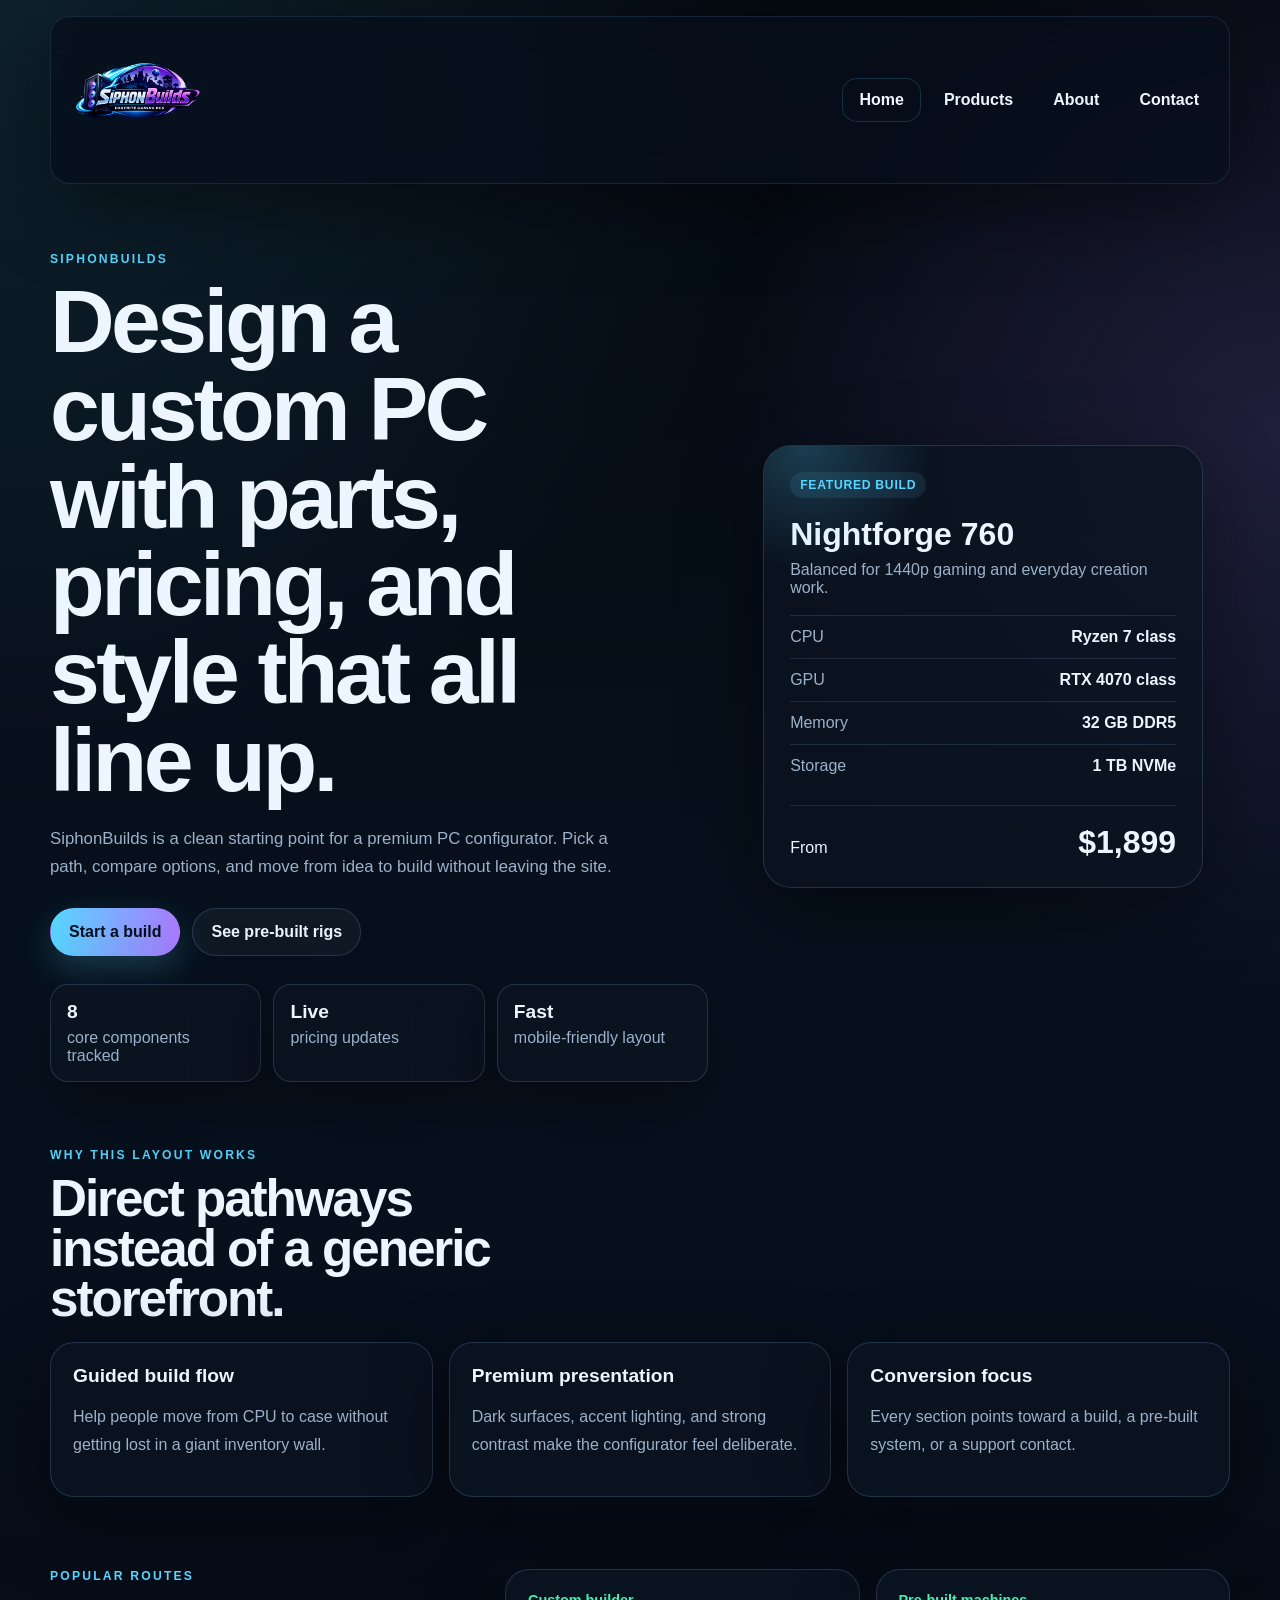
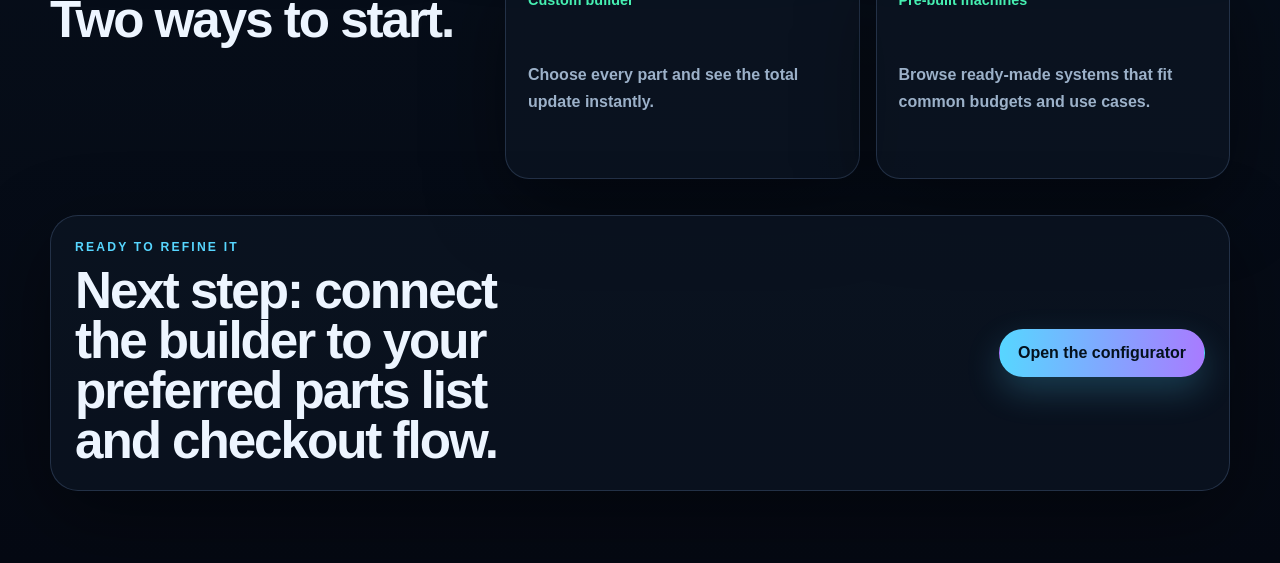
==== index.html @ 523b1368 "Rename html/index.html to index.html" ====
<!DOCTYPE html>
<html lang="en">
<head>
    <meta charset="UTF-8">
    <meta name="viewport" content="width=device-width, initial-scale=1.0">
    <link rel="stylesheet" href="../css/stylesheet.css">
    <link rel="icon" type="image/png" href="../websiteimages/faicon.png">
    <script src="../js/script.js" defer></script>
    <title>SiphonBuilds | Custom PC Configurator</title>
</head>
<body>
<header class="site-header">
  <nav class="topnav" id="myTopnav" aria-label="Primary">
    <a href="javascript:void(0);" class="icon" onclick="myFunction()" aria-label="Toggle navigation">☰</a>
    <a href="index.html" class="brand" aria-label="SiphonBuilds home">
      <img src="../websiteimages/logo.png" alt="SiphonBuilds logo">
    </a>
    <a href="index.html" class="active">Home</a>
    <div class="dropdown">
      <button class="dropbtn" type="button">Products</button>
      <div class="dropdown-content">
        <a href="prebuilts.html">Pre-Built PCs</a>
        <a href="buildyourown.html">Build Your Own PC</a>
      </div>
    </div>
    <a href="about.html">About</a>
    <a href="contact.html">Contact</a>
  </nav>
</header>

<main>
  <section class="hero" id="home">
    <div class="hero-copy">
      <p class="eyebrow">SiphonBuilds</p>
      <h1>Design a custom PC with parts, pricing, and style that all line up.</h1>
      <p class="lede">SiphonBuilds is a clean starting point for a premium PC configurator. Pick a path, compare options, and move from idea to build without leaving the site.</p>
      <div class="hero-actions">
        <a class="button button-primary" href="buildyourown.html">Start a build</a>
        <a class="button button-secondary" href="prebuilts.html">See pre-built rigs</a>
      </div>
      <div class="hero-stats">
        <div><strong>8</strong><span>core components tracked</span></div>
        <div><strong>Live</strong><span>pricing updates</span></div>
        <div><strong>Fast</strong><span>mobile-friendly layout</span></div>
      </div>
    </div>
    <div class="hero-panel">
      <div class="build-card">
        <span class="build-card-label">Featured build</span>
        <h2>Nightforge 760</h2>
        <p>Balanced for 1440p gaming and everyday creation work.</p>
        <div class="spec-row"><span>CPU</span><strong>Ryzen 7 class</strong></div>
        <div class="spec-row"><span>GPU</span><strong>RTX 4070 class</strong></div>
        <div class="spec-row"><span>Memory</span><strong>32 GB DDR5</strong></div>
        <div class="spec-row"><span>Storage</span><strong>1 TB NVMe</strong></div>
        <div class="build-card-price">
          <span>From</span>
          <strong>$1,899</strong>
        </div>
      </div>
    </div>
  </section>

  <section class="section" id="about">
    <div class="section-heading">
      <p class="eyebrow">Why this layout works</p>
      <h2>Direct pathways instead of a generic storefront.</h2>
    </div>
    <div class="feature-grid">
      <article class="feature-card">
        <h3>Guided build flow</h3>
        <p>Help people move from CPU to case without getting lost in a giant inventory wall.</p>
      </article>
      <article class="feature-card">
        <h3>Premium presentation</h3>
        <p>Dark surfaces, accent lighting, and strong contrast make the configurator feel deliberate.</p>
      </article>
      <article class="feature-card">
        <h3>Conversion focus</h3>
        <p>Every section points toward a build, a pre-built system, or a support contact.</p>
      </article>
    </div>
  </section>

  <section class="section split-section">
    <div>
      <p class="eyebrow">Popular routes</p>
      <h2>Two ways to start.</h2>
    </div>
    <div class="route-grid">
      <a class="route-card" href="buildyourown.html">
        <span>Custom builder</span>
        <strong>Choose every part and see the total update instantly.</strong>
      </a>
      <a class="route-card" href="prebuilts.html">
        <span>Pre-built machines</span>
        <strong>Browse ready-made systems that fit common budgets and use cases.</strong>
      </a>
    </div>
  </section>

  <section class="section contact-band" id="contact">
    <div>
      <p class="eyebrow">Ready to refine it</p>
      <h2>Next step: connect the builder to your preferred parts list and checkout flow.</h2>
    </div>
    <a class="button button-primary" href="buildyourown.html">Open the configurator</a>
  </section>
</main>

</body>
</html>
---- css/stylesheet.css ----
:root {
  --bg: #07111e;
  --bg-soft: #0b1627;
  --panel: rgba(12, 20, 34, 0.82);
  --panel-strong: #0f1d33;
  --line: rgba(153, 194, 255, 0.18);
  --text: #edf5ff;
  --muted: #9cb1c9;
  --accent: #57d6ff;
  --accent-2: #a87bff;
  --accent-3: #46f0b2;
  --shadow: 0 24px 80px rgba(0, 0, 0, 0.42);
}

* {
  box-sizing: border-box;
}

html {
  scroll-behavior: smooth;
}

body {
  margin: 0;
  color: var(--text);
  font-family: "Segoe UI", "Trebuchet MS", sans-serif;
  background:
    radial-gradient(circle at top left, rgba(87, 214, 255, 0.12), transparent 32%),
    radial-gradient(circle at right 20%, rgba(168, 123, 255, 0.16), transparent 26%),
    linear-gradient(180deg, #040910 0%, var(--bg) 48%, #050913 100%);
}

a {
  color: inherit;
}

img {
  max-width: 100%;
  display: block;
}

main {
  width: min(1180px, calc(100% - 32px));
  margin: 0 auto;
  padding: 28px 0 72px;
}

.site-header {
  position: sticky;
  top: 0;
  z-index: 50;
  backdrop-filter: blur(20px);
}

.topnav {
  width: min(1180px, calc(100% - 32px));
  margin: 16px auto 0;
  display: flex;
  align-items: center;
  gap: 8px;
  padding: 10px 14px;
  background: rgba(7, 15, 27, 0.78);
  border: 1px solid rgba(153, 194, 255, 0.12);
  border-radius: 20px;
  box-shadow: var(--shadow);
}

.topnav a,
.topnav .dropbtn {
  appearance: none;
  border: 0;
  background: transparent;
  color: var(--text);
  text-decoration: none;
  font: inherit;
  font-weight: 600;
  padding: 12px 16px;
  border-radius: 14px;
  transition: transform 0.2s ease, background-color 0.2s ease, box-shadow 0.2s ease;
}

.topnav a:hover,
.topnav .dropbtn:hover,
.topnav a:focus-visible,
.topnav .dropbtn:focus-visible {
  background: rgba(87, 214, 255, 0.12);
  box-shadow: 0 0 0 1px rgba(87, 214, 255, 0.18);
  transform: translateY(-1px);
}

.topnav .brand {
  margin-right: auto;
  padding: 0;
  background: transparent;
}

.topnav .brand img {
  width: 146px;
  height: auto;
}

.topnav .icon {
  display: none;
  margin-left: auto;
  font-size: 1.2rem;
}

.dropdown {
  position: relative;
}

.dropdown-content {
  display: none;
  position: absolute;
  top: calc(100% + 8px);
  left: 0;
  min-width: 220px;
  padding: 8px;
  background: rgba(10, 19, 34, 0.98);
  border: 1px solid rgba(153, 194, 255, 0.14);
  border-radius: 16px;
  box-shadow: var(--shadow);
}

.dropdown:hover .dropdown-content,
.dropdown:focus-within .dropdown-content {
  display: block;
}

.dropdown-content a {
  display: block;
  padding: 12px 14px;
  border-radius: 12px;
  color: var(--muted);
}

.dropdown-content a:hover,
.dropdown-content a:focus-visible {
  color: var(--text);
  background: rgba(87, 214, 255, 0.1);
}

.active {
  background: linear-gradient(90deg, rgba(87, 214, 255, 0.22), rgba(168, 123, 255, 0.22));
  box-shadow: 0 0 0 1px rgba(87, 214, 255, 0.18);
}

.hero,
.split-section,
.contact-band,
.builder-hero,
.builder-layout,
.catalog-grid,
.page-intro {
  animation: fade-up 0.8s ease both;
}

.hero {
  display: grid;
  grid-template-columns: 1.2fr 0.9fr;
  gap: 28px;
  align-items: center;
  padding: 40px 0 30px;
}

.eyebrow {
  margin: 0 0 12px;
  color: var(--accent);
  text-transform: uppercase;
  letter-spacing: 0.18em;
  font-size: 0.76rem;
  font-weight: 700;
}

.hero h1,
.section-heading h2,
.split-section h2,
.contact-band h2,
.builder-hero h1,
.page-intro h1 {
  margin: 0;
  font-family: "Bahnschrift", "Segoe UI", sans-serif;
  line-height: 0.98;
  letter-spacing: -0.04em;
}

.hero h1,
.builder-hero h1,
.page-intro h1 {
  font-size: clamp(2.8rem, 7vw, 5.6rem);
  max-width: 12ch;
}

.lede,
.page-intro p,
.feature-card p,
.route-card strong,
.catalog-card p,
.builder-note,
.summary-text,
.section-copy {
  color: var(--muted);
  line-height: 1.7;
}

.lede {
  max-width: 62ch;
  font-size: 1.05rem;
  margin: 20px 0 0;
}

.hero-actions {
  display: flex;
  flex-wrap: wrap;
  gap: 12px;
  margin-top: 26px;
}

.button {
  display: inline-flex;
  align-items: center;
  justify-content: center;
  min-height: 48px;
  padding: 0 18px;
  border-radius: 999px;
  text-decoration: none;
  font-weight: 700;
  border: 1px solid transparent;
  transition: transform 0.2s ease, box-shadow 0.2s ease, border-color 0.2s ease;
}

.button:hover,
.button:focus-visible {
  transform: translateY(-1px);
}

.button-primary {
  background: linear-gradient(90deg, var(--accent), var(--accent-2));
  color: #04111d;
  box-shadow: 0 14px 34px rgba(87, 214, 255, 0.22);
}

.button-secondary {
  border-color: rgba(153, 194, 255, 0.18);
  background: rgba(255, 255, 255, 0.04);
}

.hero-stats {
  display: grid;
  grid-template-columns: repeat(3, minmax(0, 1fr));
  gap: 12px;
  margin-top: 28px;
}

.hero-stats div,
.build-card,
.feature-card,
.route-card,
.catalog-card,
.builder-panel,
.summary-panel,
.component-field,
.contact-band,
.info-strip {
  background: var(--panel);
  border: 1px solid var(--line);
  box-shadow: var(--shadow);
}

.hero-stats div {
  padding: 16px;
  border-radius: 18px;
}

.hero-stats strong {
  display: block;
  font-size: 1.2rem;
}

.hero-stats span {
  display: block;
  margin-top: 6px;
  color: var(--muted);
}

.hero-panel {
  display: flex;
  justify-content: center;
}

.build-card {
  position: relative;
  width: min(100%, 440px);
  padding: 26px;
  border-radius: 28px;
  overflow: hidden;
}

.build-card::before {
  content: "";
  position: absolute;
  inset: -30% auto auto -20%;
  width: 260px;
  height: 260px;
  background: radial-gradient(circle, rgba(87, 214, 255, 0.22), transparent 68%);
}

.build-card-label,
.catalog-card .badge,
.build-summary .badge,
.tag {
  display: inline-flex;
  align-items: center;
  padding: 6px 10px;
  border-radius: 999px;
  background: rgba(87, 214, 255, 0.1);
  color: var(--accent);
  font-size: 0.76rem;
  font-weight: 700;
  letter-spacing: 0.06em;
  text-transform: uppercase;
}

.build-card h2,
.catalog-card h3,
.feature-card h3,
.route-card strong,
.summary-title,
.section-heading h2,
.split-section h2,
.contact-band h2 {
  font-family: "Bahnschrift", "Segoe UI", sans-serif;
}

.build-card h2 {
  margin: 18px 0 8px;
  font-size: 2rem;
}

.build-card p {
  margin: 0 0 18px;
  color: var(--muted);
}

.spec-row,
.summary-row,
.info-row {
  display: flex;
  justify-content: space-between;
  gap: 16px;
  padding: 12px 0;
  border-top: 1px solid rgba(153, 194, 255, 0.14);
}

.spec-row span,
.summary-row span,
.info-row span {
  color: var(--muted);
}

.build-card-price {
  display: flex;
  justify-content: space-between;
  align-items: baseline;
  margin-top: 18px;
  padding-top: 18px;
  border-top: 1px solid rgba(153, 194, 255, 0.14);
}

.build-card-price strong {
  font-size: 2rem;
}

.section,
.builder-section,
.catalog-section {
  padding: 36px 0;
}

.section-heading,
.page-intro,
.builder-hero {
  margin-bottom: 18px;
}

.section-heading h2,
.split-section h2,
.contact-band h2 {
  font-size: clamp(2rem, 4vw, 3.2rem);
  max-width: 16ch;
}

.feature-grid,
.route-grid,
.catalog-grid,
.builder-layout {
  display: grid;
  gap: 16px;
}

.feature-grid {
  grid-template-columns: repeat(3, minmax(0, 1fr));
}

.feature-card,
.route-card,
.catalog-card {
  padding: 22px;
  border-radius: 24px;
}

.feature-card h3,
.catalog-card h3 {
  margin: 0 0 10px;
  font-size: 1.2rem;
}

.split-section {
  display: grid;
  grid-template-columns: 0.75fr 1.25fr;
  gap: 20px;
  align-items: start;
}

.route-grid,
.catalog-grid {
  grid-template-columns: repeat(2, minmax(0, 1fr));
}

.route-card {
  display: grid;
  gap: 12px;
  text-decoration: none;
  min-height: 210px;
}

.route-card span,
.catalog-card .price-note {
  color: var(--accent-3);
  font-size: 0.9rem;
  font-weight: 700;
}

.contact-band,
.builder-hero,
.page-intro,
.info-strip {
  padding: 24px;
  border-radius: 28px;
}

.contact-band {
  display: flex;
  align-items: center;
  justify-content: space-between;
  gap: 20px;
}

.builder-hero {
  background: linear-gradient(135deg, rgba(87, 214, 255, 0.11), rgba(168, 123, 255, 0.12));
  border: 1px solid rgba(153, 194, 255, 0.16);
}

.builder-layout {
  grid-template-columns: 1.2fr 0.8fr;
  align-items: start;
}

.builder-panel,
.summary-panel {
  border-radius: 28px;
  padding: 24px;
}

.builder-panel {
  display: grid;
  gap: 16px;
}

.component-field {
  display: grid;
  gap: 10px;
  padding: 18px;
  border-radius: 20px;
}

.component-head {
  display: flex;
  align-items: center;
  gap: 12px;
}

.component-image,
.catalog-image {
  width: 92px;
  height: 62px;
  object-fit: cover;
  border-radius: 16px;
  border: 1px solid rgba(153, 194, 255, 0.16);
  background: rgba(7, 15, 27, 0.9);
}

.catalog-image {
  width: 100%;
  height: 140px;
}

.fps-panel {
  display: grid;
  gap: 8px;
  padding: 18px;
  border-radius: 20px;
  border: 1px solid rgba(87, 214, 255, 0.18);
  background: rgba(87, 214, 255, 0.08);
}

.fps-panel strong {
  font-family: "Bahnschrift", "Segoe UI", sans-serif;
  font-size: clamp(2rem, 5vw, 3rem);
}

.fps-panel p,
.fps-chip {
  margin: 0;
  color: var(--muted);
}

.component-field label,
.summary-panel h2,
.summary-panel h3,
.catalog-card h3,
.builder-panel h2 {
  margin: 0;
}

.component-field label {
  font-weight: 700;
}

.component-field select,
.component-field input[type="text"] {
  width: 100%;
  min-height: 48px;
  padding: 0 14px;
  border-radius: 14px;
  border: 1px solid rgba(153, 194, 255, 0.16);
  background: rgba(7, 15, 27, 0.9);
  color: var(--text);
  font: inherit;
}

.addons {
  display: grid;
  gap: 10px;
}

.addon-item {
  display: flex;
  justify-content: space-between;
  align-items: center;
  gap: 12px;
  padding: 14px 16px;
  border-radius: 16px;
  background: rgba(255, 255, 255, 0.03);
}

.summary-panel {
  position: sticky;
  top: 108px;
  display: grid;
  gap: 16px;
}

.summary-title {
  font-size: 1.6rem;
  margin: 0;
}

.price-total {
  font-size: clamp(2.2rem, 5vw, 3.4rem);
  font-family: "Bahnschrift", "Segoe UI", sans-serif;
}

.budget-meter {
  height: 12px;
  border-radius: 999px;
  background: rgba(255, 255, 255, 0.08);
  overflow: hidden;
}

.budget-meter span {
  display: block;
  height: 100%;
  width: 40%;
  border-radius: inherit;
  background: linear-gradient(90deg, var(--accent), var(--accent-2));
}

.summary-text {
  margin: 0;
}

.summary-list,
.catalog-card ul {
  margin: 0;
  padding: 0;
  list-style: none;
  display: grid;
  gap: 10px;
}

.summary-list li,
.catalog-card li {
  display: flex;
  justify-content: space-between;
  gap: 12px;
  color: var(--muted);
}

.summary-list strong,
.catalog-card strong {
  color: var(--text);
}

.info-strip {
  display: flex;
  justify-content: space-between;
  gap: 16px;
  align-items: center;
}

.catalog-card {
  display: grid;
  gap: 16px;
}

.fps-chip {
  display: inline-flex;
  align-items: center;
  width: fit-content;
  padding: 8px 12px;
  border-radius: 999px;
  border: 1px solid rgba(87, 214, 255, 0.16);
  background: rgba(87, 214, 255, 0.08);
}

.catalog-card .price {
  font-size: 1.9rem;
  font-family: "Bahnschrift", "Segoe UI", sans-serif;
}

.catalog-card .action-row {
  display: flex;
  flex-wrap: wrap;
  gap: 10px;
}

.footer {
  width: min(1180px, calc(100% - 32px));
  margin: 0 auto 28px;
  padding: 22px 0 0;
  color: var(--muted);
}

@keyframes fade-up {
  from {
    opacity: 0;
    transform: translateY(18px);
  }
  to {
    opacity: 1;
    transform: translateY(0);
  }
}

@media (max-width: 960px) {
  .hero,
  .builder-layout,
  .split-section,
  .feature-grid,
  .route-grid,
  .catalog-grid {
    grid-template-columns: 1fr;
  }

  .contact-band,
  .info-strip {
    flex-direction: column;
    align-items: flex-start;
  }

  .summary-panel {
    position: static;
  }
}

@media (max-width: 720px) {
  .topnav {
    flex-wrap: wrap;
  }

  .topnav .brand {
    margin-right: 0;
    order: 1;
  }

  .topnav .icon {
    display: inline-flex;
    margin-left: auto;
    order: 2;
  }

  .topnav > a:not(.brand):not(.icon),
  .topnav .dropdown {
    display: none;
    width: 100%;
  }

  .topnav.responsive > a:not(.brand):not(.icon),
  .topnav.responsive .dropdown {
    display: block;
    width: 100%;
  }

  .topnav.responsive .dropdown-content {
    position: static;
    min-width: 0;
  }

  .hero-stats {
    grid-template-columns: 1fr;
  }

  main {
    width: min(100% - 20px, 1180px);
  }

  .topnav {
    width: min(100% - 20px, 1180px);
  }

  .footer {
    width: min(100% - 20px, 1180px);
  }
}
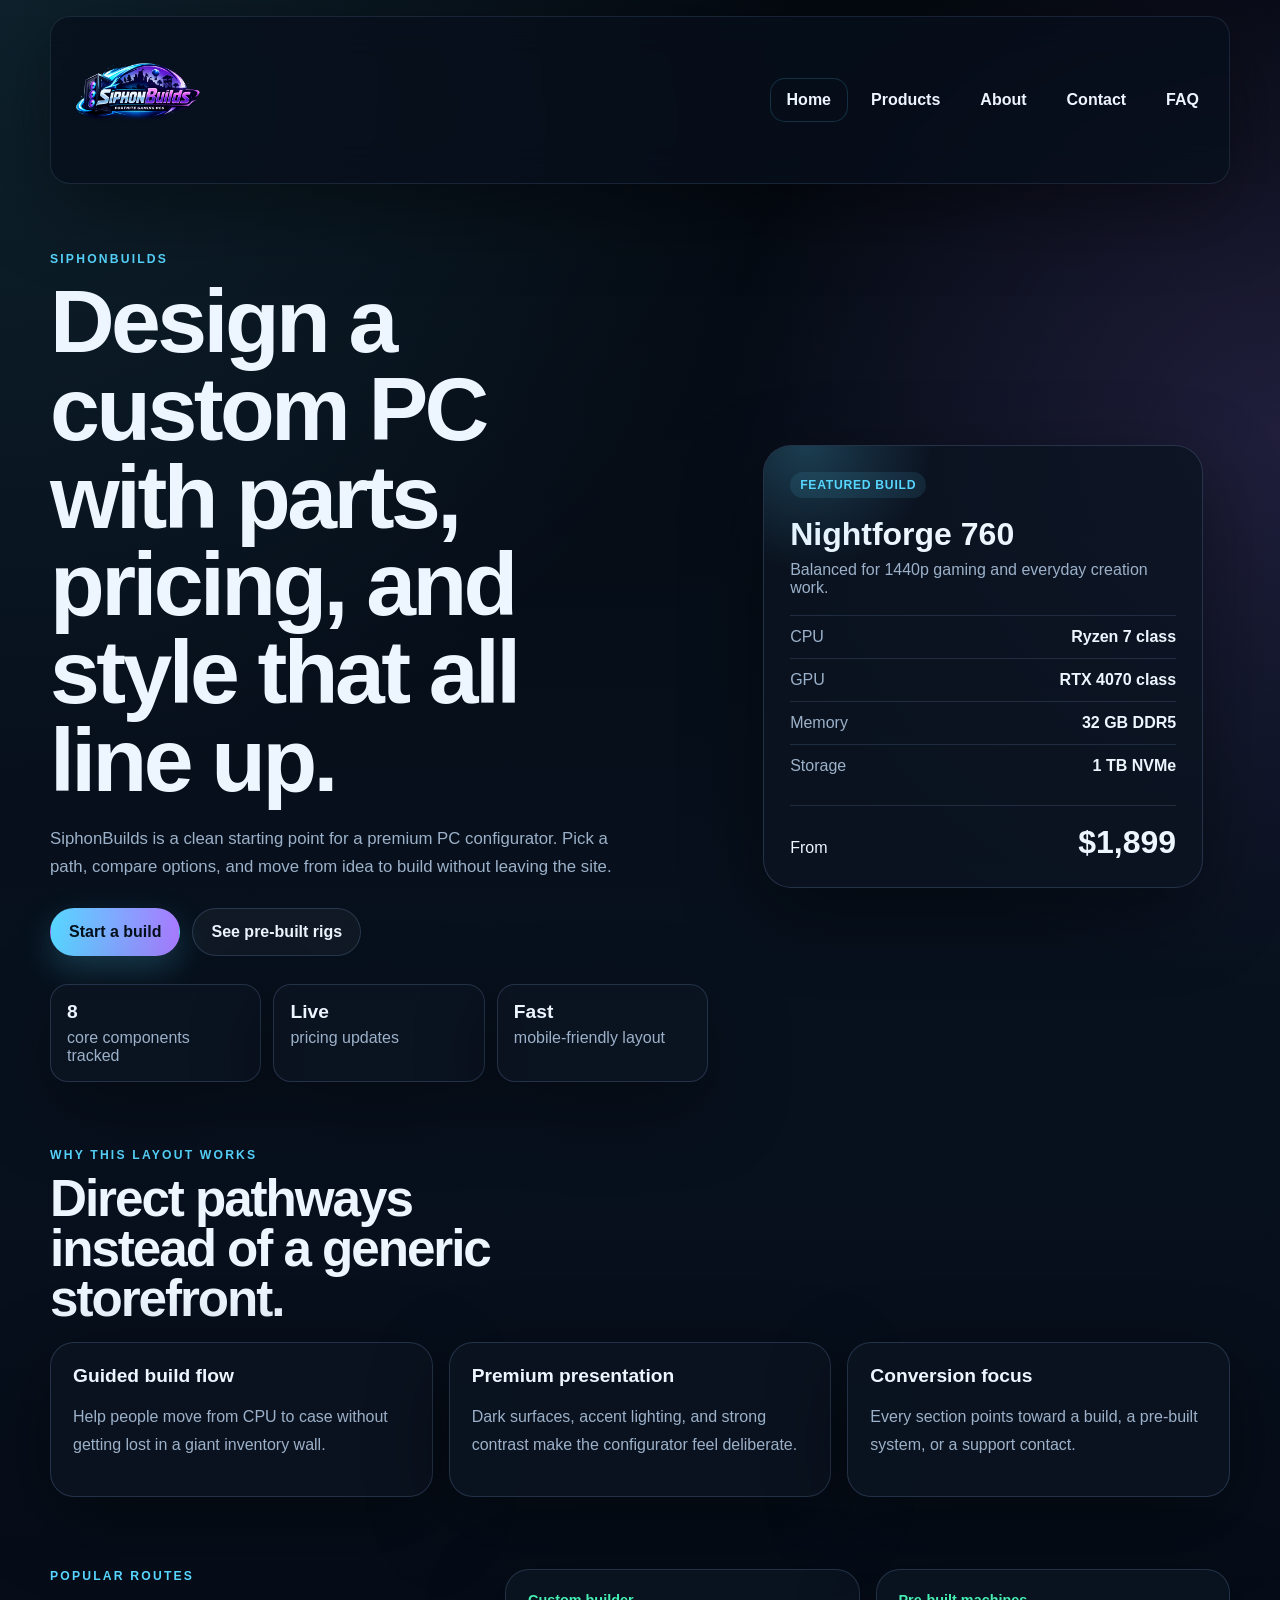
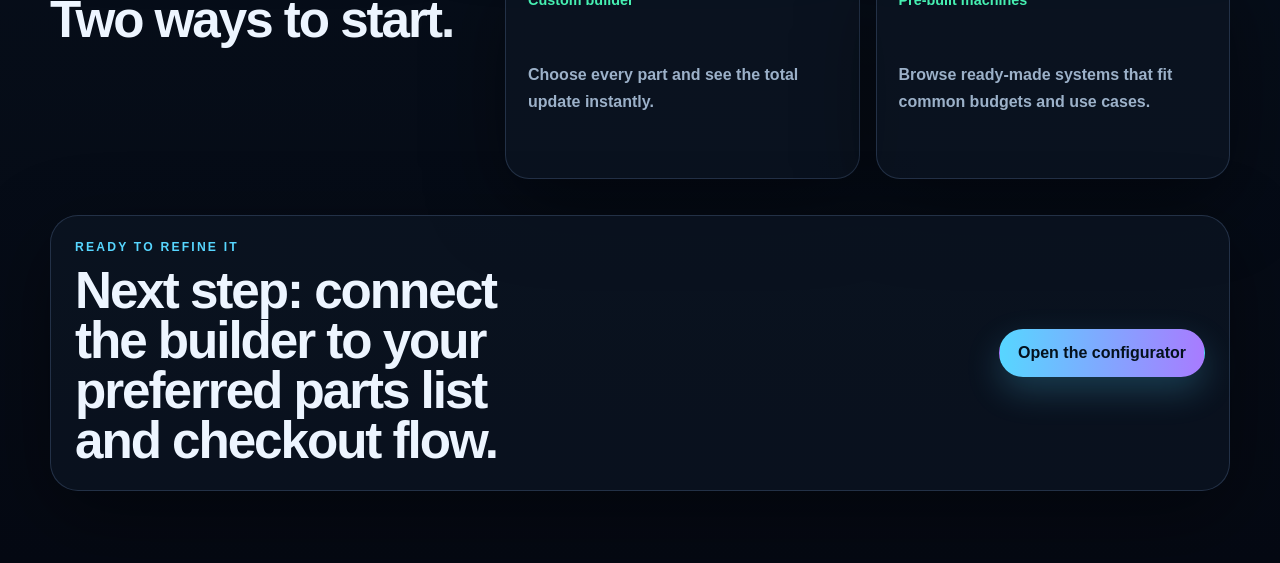
==== commit c5db0b62: "Add FAQ page and update navigation links across multiple pages" ====
--- a/index.html
+++ b/index.html
@@ -25,6 +25,7 @@
     </div>
     <a href="about.html">About</a>
     <a href="contact.html">Contact</a>
+    <a href="faq.html">FAQ</a>
   </nav>
 </header>
 
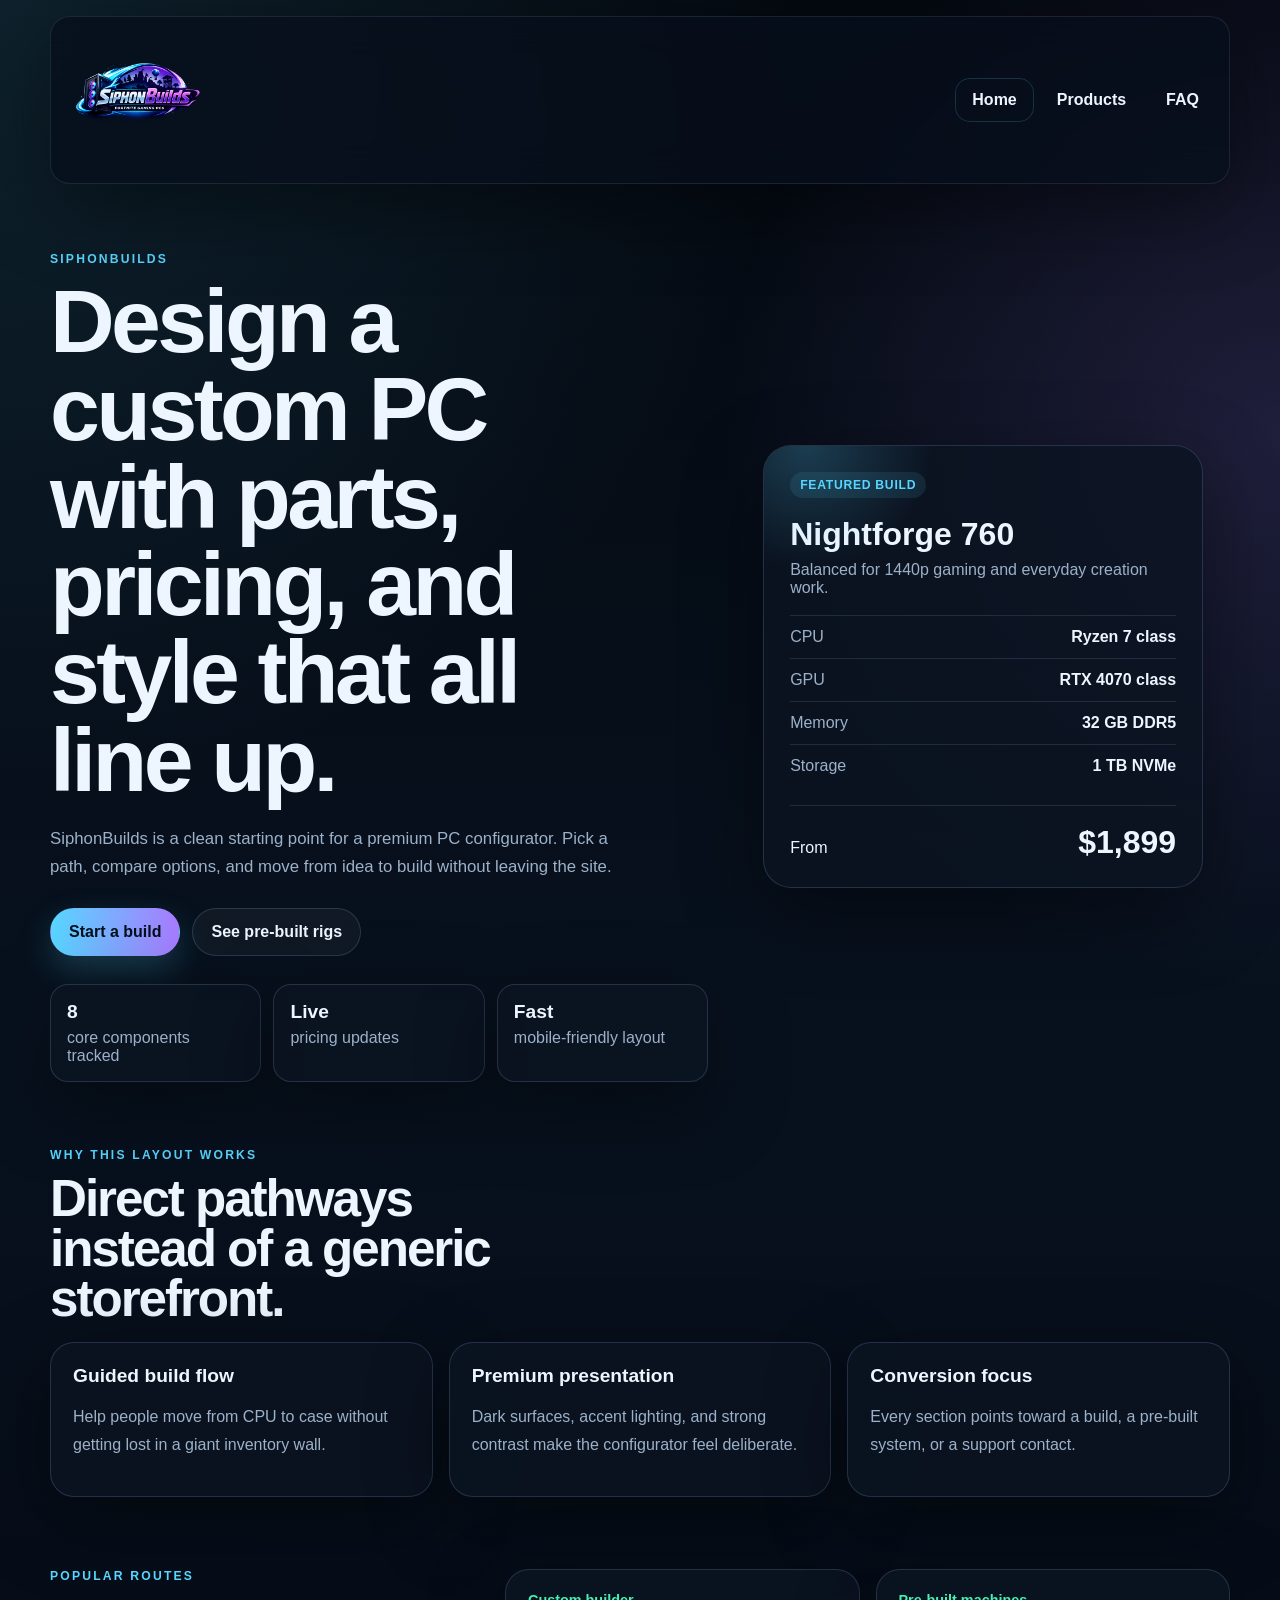
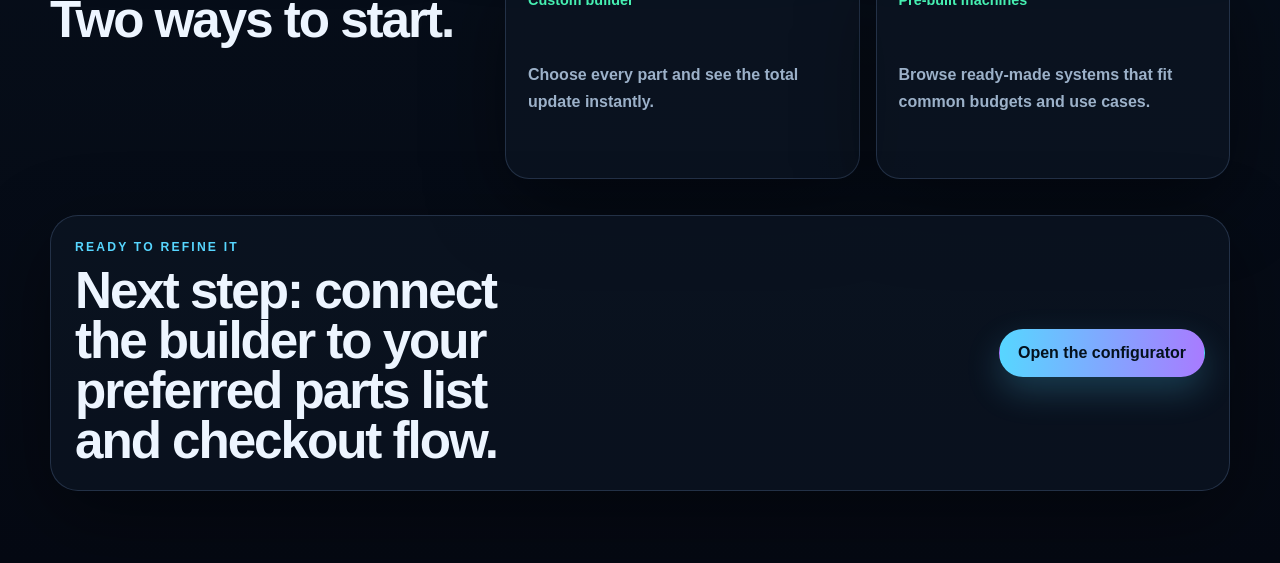
==== commit 45aa29b6: "Remove About and Contact links from navigation across multiple pages" ====
--- a/index.html
+++ b/index.html
@@ -23,10 +23,8 @@
         <a href="buildyourown.html">Build Your Own PC</a>
       </div>
     </div>
-    <a href="about.html">About</a>
-    <a href="contact.html">Contact</a>
-    <a href="faq.html">FAQ</a>
-  </nav>
+      <a href="faq.html">FAQ</a>
+    </nav>
 </header>
 
 <main>
--- a/css/stylesheet.css
+++ b/css/stylesheet.css
@@ -742,4 +742,4 @@
   .footer {
     width: min(100% - 20px, 1180px);
   }
-}+}
